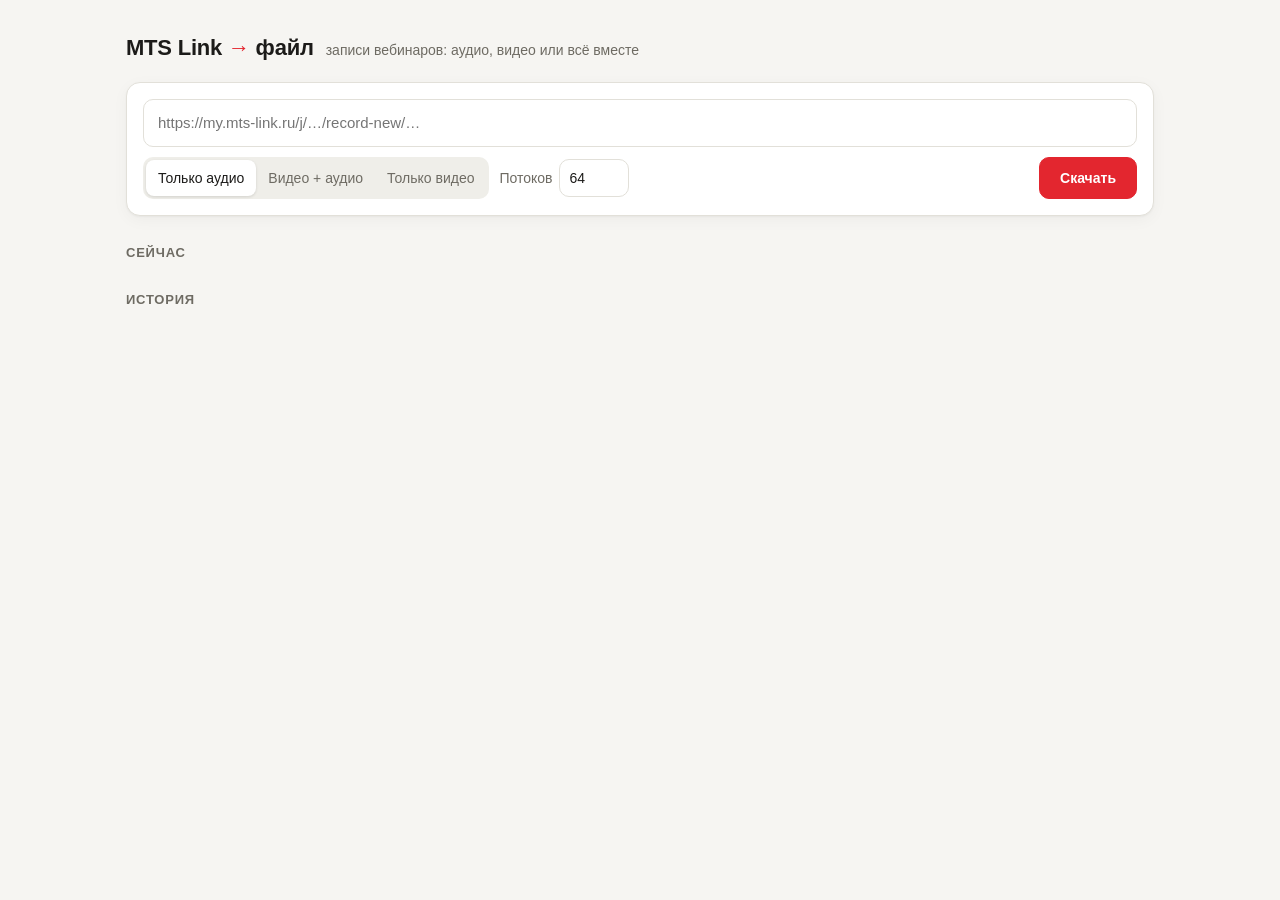
==== ui/index.html @ a1614bb6 "Канон проекта + загрузчик MTS Link - downloader/: загрузка записи MTS Link (аудио / видео+аудио / ви" ====
<!doctype html>
<html lang="ru">
<head>
<meta charset="utf-8">
<meta name="viewport" content="width=device-width, initial-scale=1">
<title>MTS Link Загрузчик</title>
<link rel="stylesheet" href="style.css">
<script type="module" src="app.js"></script>
</head>
<body>
<div class="wrap">
  <header><h1>MTS Link <b>→</b> файл</h1><span>записи вебинаров: аудио, видео или всё вместе</span></header>

  <form class="panel" id="form">
    <input type="url" id="url" placeholder="https://my.mts-link.ru/j/…/record-new/…" autocomplete="off" required>
    <div class="controls">
      <div class="seg" id="modes">
        <button type="button" data-mode="audio">Только аудио</button>
        <button type="button" data-mode="av">Видео + аудио</button>
        <button type="button" data-mode="video">Только видео</button>
      </div>
      <label class="field" id="qualityField" hidden>Качество <select id="quality"><option value="best">Лучшее</option></select></label>
      <label class="field" title="Сервер MTS Link режет ~11 КБ/с на соединение, поэтому качаем во много потоков">Потоков <input type="number" id="workers" min="1" max="256" value="64"></label>
      <div class="spacer"></div>
      <button class="primary" id="go">Скачать</button>
    </div>
    <div class="picker" id="picker" hidden></div>
    <div class="form-err" id="formErr"></div>
  </form>

  <h2>Сейчас</h2>
  <div id="active"></div>

  <h2>История</h2>
  <div id="history"></div>
</div>

<div class="player" id="player">
  <div class="player-in">
    <div class="pt" id="playerTitle"></div>
    <audio id="audio" controls preload="none"></audio>
    <button class="ghost" id="playerClose" title="Закрыть">✕</button>
  </div>
</div>
</body>
</html>
---- ui/style.css ----
:root {
  --bg: #f6f5f2; --surface: #fff; --surface-2: #efeee9; --border: #e2e0d9;
  --text: #1c1b19; --muted: #6e6b63; --faint: #a19d93;
  --accent: #e3262f; --accent-soft: #fbe3e4; --accent-text: #fff;
  --ok: #1f8a4c; --warn: #a86400; --warn-soft: #fbeed8; --err: #c0262d; --err-soft: #fbe3e4;
  --lane: #ecebe6; --track: #d8d5cc; --fill: #1c1b19;
  --shadow: 0 1px 2px rgba(0,0,0,.04), 0 4px 16px rgba(0,0,0,.04);
  --mono: ui-monospace, "SF Mono", Menlo, monospace;
}
@media (prefers-color-scheme: dark) {
  :root {
    --bg: #131312; --surface: #1c1c1a; --surface-2: #262624; --border: #30302d;
    --text: #efede8; --muted: #9c9990; --faint: #6b6861;
    --accent: #ff4b53; --accent-soft: #3a1c1e;
    --ok: #4cc47f; --warn: #e0a043; --warn-soft: #3a2c14; --err: #ff6b70; --err-soft: #3a1c1e;
    --lane: #232321; --track: #3a3a36; --fill: #efede8; --shadow: none;
  }
}
* { box-sizing: border-box; }
[hidden] { display: none !important; }
html, body { margin: 0; }
body { background: var(--bg); color: var(--text); font: 15px/1.45 -apple-system, BlinkMacSystemFont, "Segoe UI", sans-serif; -webkit-font-smoothing: antialiased; }
body.has-player { padding-bottom: 88px; }
.wrap { max-width: 1060px; margin: 0 auto; padding: 32px 16px 64px; }
.num { font-family: var(--mono); font-variant-numeric: tabular-nums; }
header { display: flex; align-items: baseline; gap: 12px; margin-bottom: 18px; flex-wrap: wrap; }
h1 { font-size: 22px; margin: 0; letter-spacing: -.01em; }
h1 b { color: var(--accent); }
header span { color: var(--muted); font-size: 14px; }
h2 { font-size: 13px; text-transform: uppercase; letter-spacing: .06em; color: var(--muted); margin: 28px 0 10px; font-weight: 600; }
.empty { color: var(--faint); padding: 18px; border: 1px dashed var(--border); border-radius: 12px; text-align: center; font-size: 14px; }
.spacer { flex: 1; }

/* форма */
.panel, .card, .hist { background: var(--surface); border: 1px solid var(--border); border-radius: 14px; box-shadow: var(--shadow); }
.panel { padding: 16px; }
input, select { font: inherit; color: var(--text); background: var(--surface); border: 1px solid var(--border); border-radius: 10px; outline: none; }
input:focus, select:focus { border-color: var(--text); }
input[type=url] { width: 100%; padding: 12px 14px; }
.controls { display: flex; gap: 10px; align-items: center; margin-top: 10px; flex-wrap: wrap; }
.seg { display: inline-flex; background: var(--surface-2); border-radius: 10px; padding: 3px; }
.seg button { border: 0; background: none; padding: 8px 12px; border-radius: 8px; color: var(--muted); font-weight: 500; }
.seg button.on { background: var(--surface); color: var(--text); box-shadow: 0 1px 3px rgba(0,0,0,.12); }
label.field { display: inline-flex; align-items: center; gap: 6px; font-size: 14px; color: var(--muted); }
label.field input { width: 70px; padding: 8px 10px; }
label.field select { padding: 8px 10px; }
button { font: inherit; font-size: 14px; border: 1px solid var(--border); background: var(--surface); color: var(--text); border-radius: 8px; padding: 6px 12px; cursor: pointer; white-space: nowrap; }
button:hover { background: var(--surface-2); }
button:disabled { opacity: .5; cursor: default; }
button.primary { background: var(--accent); border-color: var(--accent); color: var(--accent-text); padding: 10px 20px; border-radius: 10px; font-weight: 600; }
button.primary:hover:not(:disabled) { background: var(--accent); filter: brightness(.95); }
button.ghost { border-color: transparent; background: none; color: var(--muted); }
button.ghost:hover { color: var(--text); background: var(--surface-2); }
.form-err { color: var(--err); font-size: 14px; margin-top: 8px; }
.form-err:empty { display: none; }
.picker { margin-top: 14px; border-top: 1px solid var(--border); padding-top: 12px; }
.picker-head { display: flex; align-items: center; gap: 10px; font-size: 13px; color: var(--muted); margin-bottom: 6px; flex-wrap: wrap; }
.picker-head b { color: var(--text); }
.s-row { display: grid; grid-template-columns: 22px minmax(0, 1.4fr) 86px 1fr 90px 90px; gap: 10px; align-items: center; padding: 6px 4px; border-radius: 8px; font-size: 14px; cursor: pointer; }
.s-row:hover { background: var(--surface-2); }
.s-row.off { color: var(--faint); cursor: default; }
.s-row input { margin: 0; accent-color: var(--accent); }
.s-row .nm { overflow: hidden; text-overflow: ellipsis; white-space: nowrap; }
.s-row .r, .s-row .tm { text-align: right; color: var(--muted); font-size: 13px; }
.chip { font-size: 11.5px; padding: 1px 8px; border-radius: 99px; background: var(--surface-2); color: var(--muted); justify-self: start; }
.chip.screen { background: var(--accent-soft); color: var(--accent); }
.loading { color: var(--muted); font-size: 14px; padding: 6px 0; }
.loading::before, .step.now::before { content: ""; display: inline-block; width: 7px; height: 7px; border-radius: 50%; background: currentColor; animation: pulse 1.2s infinite; }
.loading::before { background: var(--accent); margin-right: 8px; }
@keyframes pulse { 50% { opacity: .25; } }

/* активная загрузка */
.card { padding: 20px; margin-bottom: 12px; }
.card-head { display: flex; gap: 12px; align-items: flex-start; }
.card-head .t { flex: 1; min-width: 0; }
.title { font-weight: 600; font-size: 17px; overflow-wrap: anywhere; }
.sub { color: var(--muted); font-size: 13px; overflow: hidden; text-overflow: ellipsis; white-space: nowrap; }
.mode { font-size: 12px; padding: 1px 8px; border-radius: 99px; background: var(--surface-2); color: var(--muted); font-weight: 500; vertical-align: 2px; margin-left: 6px; white-space: nowrap; }
.steps { display: flex; gap: 6px; margin: 16px 0 12px; flex-wrap: wrap; }
.step { font-size: 12.5px; padding: 3px 10px; border-radius: 99px; background: var(--surface-2); color: var(--faint); display: flex; align-items: center; gap: 6px; }
.step.done { color: var(--muted); }
.step.done::before { content: "✓"; }
.step.now { background: var(--accent-soft); color: var(--accent); font-weight: 600; }
.bar { height: 10px; background: var(--lane); border-radius: 99px; overflow: hidden; }
.bar > i { display: block; height: 100%; background: var(--accent); border-radius: 99px; transition: width .6s ease; }
.pct-row { display: flex; justify-content: space-between; align-items: baseline; margin-bottom: 6px; gap: 12px; }
.pct { font-size: 28px; font-weight: 600; letter-spacing: -.02em; }
.stage-label { color: var(--muted); font-size: 14px; text-align: right; }
.stats { display: grid; grid-template-columns: repeat(6, 1fr); gap: 1px; background: var(--border); border: 1px solid var(--border); border-radius: 10px; overflow: hidden; margin-top: 16px; }
.stat { background: var(--surface); padding: 10px 12px; min-width: 0; }
.stat .k { font-size: 12px; color: var(--muted); }
.stat .v { font-size: 15px; font-weight: 600; margin-top: 2px; white-space: nowrap; overflow: hidden; text-overflow: ellipsis; }
.stat .v.warn { color: var(--warn); }

/* таймлайн дорожек */
.timeline { margin-top: 18px; --nw: 150px; --pw: 48px; }
.tl-axis, .tl-row { display: grid; grid-template-columns: var(--nw) 1fr var(--pw); }
.tl-axis { font-size: 11px; color: var(--faint); margin-bottom: 4px; }
.tl-axis .ticks { position: relative; height: 14px; }
.tl-axis .ticks span { position: absolute; transform: translateX(-50%); }
.tl-axis .ticks span:first-child { transform: none; }
.tl-axis .ticks span:last-child { transform: translateX(-100%); }
.tl-row { align-items: center; height: 22px; }
.tl-name { font-size: 12.5px; color: var(--muted); white-space: nowrap; overflow: hidden; text-overflow: ellipsis; padding-right: 10px; }
.tl-pct { font-size: 11.5px; color: var(--muted); text-align: right; }
.tl-pct.full { color: var(--ok); }
.tl-lane { position: relative; height: 12px; background: var(--lane); border-radius: 3px; }
.tl-seg { position: absolute; top: 0; bottom: 0; background: var(--track); border-radius: 3px; overflow: hidden; min-width: 2px; }
.tl-seg > i { display: block; height: 100%; background: var(--fill); transition: width .6s ease; }
.tl-seg.vid { box-shadow: inset 0 0 0 2px var(--accent); }
.tl-seg.skip, .lg-skip { background: repeating-linear-gradient(135deg, var(--track) 0 3px, transparent 3px 6px); }
.tl-lanes { position: relative; }
.playhead { position: absolute; top: -4px; bottom: -4px; width: 2px; background: var(--accent); border-radius: 1px; transition: left .6s linear; pointer-events: none; }
.tl-legend { display: flex; gap: 14px; font-size: 12px; color: var(--muted); margin-top: 8px; flex-wrap: wrap; }
.tl-legend i { display: inline-block; width: 12px; height: 8px; border-radius: 2px; margin-right: 5px; vertical-align: middle; }

/* журнал */
details.log { margin-top: 14px; font-size: 13px; }
details.log summary { cursor: pointer; color: var(--muted); user-select: none; }
.log .w, .log-body .warn { color: var(--warn); }
.log .e, .log-body .error { color: var(--err); }
.log-body { margin-top: 8px; max-height: 220px; overflow: auto; background: var(--surface-2); border-radius: 8px; padding: 8px 10px; font-family: var(--mono); font-size: 12px; line-height: 1.6; }
.log-body div { white-space: pre-wrap; overflow-wrap: anywhere; }
.log-body time { color: var(--faint); margin-right: 8px; }

/* история */
.hist { overflow: hidden; }
.h-item + .h-item { border-top: 1px solid var(--border); }
.h-row { display: flex; align-items: center; gap: 12px; padding: 14px 16px; cursor: pointer; }
.h-row:hover { background: var(--surface-2); }
.dot { width: 8px; height: 8px; border-radius: 50%; flex: none; background: var(--faint); }
.dot.done { background: var(--ok); } .dot.error { background: var(--err); } .dot.cancelled, .dot.interrupted { background: var(--warn); }
.h-main { flex: 1; min-width: 0; }
.h-title { font-weight: 550; white-space: nowrap; overflow: hidden; text-overflow: ellipsis; }
.h-meta { font-size: 13px; color: var(--muted); display: flex; gap: 4px 14px; flex-wrap: wrap; margin-top: 1px; }
.bad { color: var(--err); }
.h-actions { display: flex; gap: 6px; flex: none; flex-wrap: wrap; justify-content: flex-end; }
.h-detail { padding: 0 16px 16px 36px; }
.h-detail .err { color: var(--err); font-size: 13px; font-family: var(--mono); white-space: pre-wrap; background: var(--err-soft); padding: 8px 10px; border-radius: 8px; margin-bottom: 10px; }
.files { margin: 0 0 8px; padding: 0; list-style: none; font-size: 13px; }
.files li { display: flex; gap: 10px; align-items: baseline; padding: 3px 0; }
.files .p, .kv { font-family: var(--mono); font-size: 12px; color: var(--muted); overflow-wrap: anywhere; }
.files .p { flex: 1; }
.files a { color: var(--text); }
.badge { font-size: 12px; padding: 1px 8px; border-radius: 99px; vertical-align: 1px; }
.badge.error { background: var(--err-soft); color: var(--err); }
.badge.cancelled, .badge.interrupted { background: var(--warn-soft); color: var(--warn); }

/* плеер */
.player { position: fixed; left: 0; right: 0; bottom: 0; background: var(--surface); border-top: 1px solid var(--border); padding: 12px 16px; display: none; }
.player.on { display: block; }
.player-in { max-width: 1060px; margin: 0 auto; display: flex; align-items: center; gap: 14px; }
.player .pt { font-weight: 600; font-size: 14px; max-width: 30%; white-space: nowrap; overflow: hidden; text-overflow: ellipsis; }
.player audio { flex: 1; min-width: 0; height: 40px; }

@media (max-width: 760px) {
  .stats { grid-template-columns: repeat(2, 1fr); }
  .timeline { --nw: 90px; --pw: 40px; }
  .h-row { flex-wrap: wrap; }
  .h-actions { width: 100%; padding-left: 20px; justify-content: flex-start; }
  .h-detail { padding-left: 16px; }
  .s-row { grid-template-columns: 22px 1fr 80px; }
  .s-row .hide-sm, .controls .spacer, .player .pt { display: none; }
  .controls button.primary { width: 100%; }
}
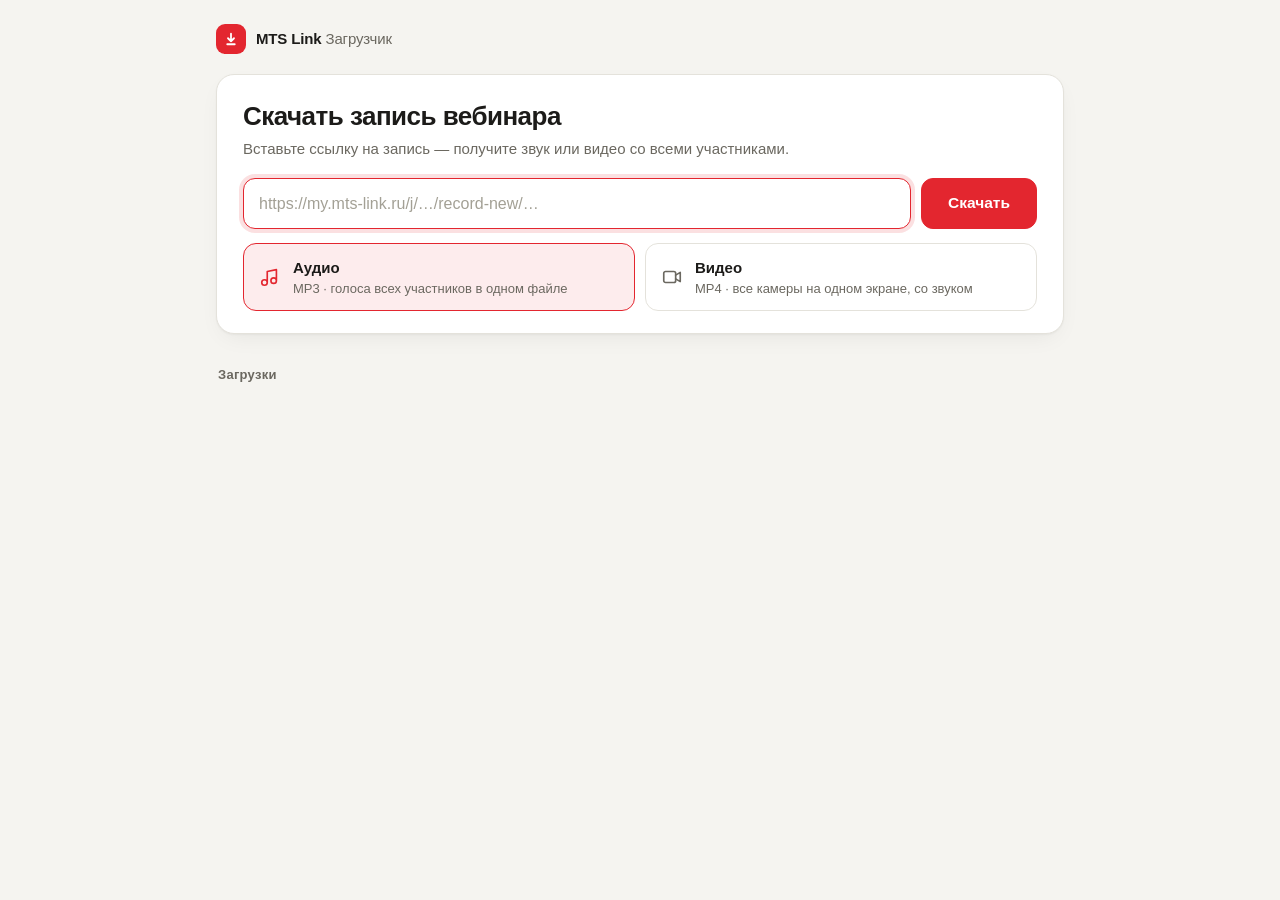
==== commit 9a184c8a: "Dashboard: simple product flow, extras under More The form is a link, Audio or Video, and Download; " ====
--- a/ui/index.html
+++ b/ui/index.html
@@ -4,42 +4,62 @@
 <meta charset="utf-8">
 <meta name="viewport" content="width=device-width, initial-scale=1">
 <title>MTS Link Загрузчик</title>
+<link rel="icon" href="favicon.svg" type="image/svg+xml">
 <link rel="stylesheet" href="style.css">
+<link rel="stylesheet" href="board.css">
 <script type="module" src="app.js"></script>
 </head>
 <body>
 <div class="wrap">
-  <header><h1>MTS Link <b>→</b> файл</h1><span>записи вебинаров: аудио, видео или всё вместе</span></header>
+  <header class="top">
+    <span class="logo"><svg viewBox="0 0 24 24"><path d="M12 5v10m-4-4 4 4 4-4M7 19h10"/></svg></span>
+    <span class="brand">MTS Link <b>Загрузчик</b></span>
+  </header>
 
-  <form class="panel" id="form">
-    <input type="url" id="url" placeholder="https://my.mts-link.ru/j/…/record-new/…" autocomplete="off" required>
-    <div class="controls">
-      <div class="seg" id="modes">
-        <button type="button" data-mode="audio">Только аудио</button>
-        <button type="button" data-mode="av">Видео + аудио</button>
-        <button type="button" data-mode="video">Только видео</button>
-      </div>
-      <label class="field" id="qualityField" hidden>Качество <select id="quality"><option value="best">Лучшее</option></select></label>
-      <label class="field" title="Сервер MTS Link режет ~11 КБ/с на соединение, поэтому качаем во много потоков">Потоков <input type="number" id="workers" min="1" max="256" value="64"></label>
-      <div class="spacer"></div>
+  <form class="panel hero" id="form" novalidate>
+    <h1>Скачать запись вебинара</h1>
+    <p class="lead">Вставьте ссылку на запись — получите звук или видео со всеми участниками.</p>
+    <div class="url-row">
+      <input type="url" id="url" placeholder="https://my.mts-link.ru/j/…/record-new/…" autocomplete="off" spellcheck="false" autofocus>
       <button class="primary" id="go">Скачать</button>
     </div>
-    <div class="picker" id="picker" hidden></div>
-    <div class="form-err" id="formErr"></div>
+    <div class="preview" id="preview" hidden></div>
+    <div class="modes" id="modes" role="radiogroup" aria-label="Что скачать">
+      <button type="button" role="radio" data-mode="audio">
+        <svg viewBox="0 0 24 24"><path d="M9 18V6l10-2v12M9 18a3 3 0 1 1-6 0 3 3 0 0 1 6 0Zm10-2a3 3 0 1 1-6 0 3 3 0 0 1 6 0Z"/></svg>
+        <span><b>Аудио</b><small>MP3 · голоса всех участников в одном файле</small></span>
+      </button>
+      <button type="button" role="radio" data-mode="av">
+        <svg viewBox="0 0 24 24"><rect x="3" y="6" width="13" height="12" rx="2"/><path d="m16 10 5-3v10l-5-3"/></svg>
+        <span><b>Видео</b><small>MP4 · все камеры на одном экране, со звуком</small></span>
+      </button>
+    </div>
+    <div class="form-err" id="formErr" role="alert"></div>
   </form>
 
-  <h2>Сейчас</h2>
-  <div id="active"></div>
+  <section id="activeSec" hidden>
+    <h2>Сейчас</h2>
+    <div id="active"></div>
+  </section>
 
-  <h2>История</h2>
-  <div id="history"></div>
+  <section>
+    <h2>Загрузки</h2>
+    <div id="history"></div>
+  </section>
 </div>
 
 <div class="player" id="player">
   <div class="player-in">
     <div class="pt" id="playerTitle"></div>
     <audio id="audio" controls preload="none"></audio>
-    <button class="ghost" id="playerClose" title="Закрыть">✕</button>
+    <button class="ghost icon" id="playerClose" title="Закрыть">✕</button>
+  </div>
+</div>
+
+<div class="viewer" id="viewer" hidden>
+  <div class="viewer-in">
+    <div class="viewer-head"><span id="viewerTitle"></span><button class="ghost icon" id="viewerClose" title="Закрыть (Esc)">✕</button></div>
+    <video id="video" controls playsinline preload="metadata"></video>
   </div>
 </div>
 </body>
--- a/ui/style.css
+++ b/ui/style.css
@@ -1,19 +1,20 @@
 :root {
-  --bg: #f6f5f2; --surface: #fff; --surface-2: #efeee9; --border: #e2e0d9;
-  --text: #1c1b19; --muted: #6e6b63; --faint: #a19d93;
-  --accent: #e3262f; --accent-soft: #fbe3e4; --accent-text: #fff;
-  --ok: #1f8a4c; --warn: #a86400; --warn-soft: #fbeed8; --err: #c0262d; --err-soft: #fbe3e4;
-  --lane: #ecebe6; --track: #d8d5cc; --fill: #1c1b19;
-  --shadow: 0 1px 2px rgba(0,0,0,.04), 0 4px 16px rgba(0,0,0,.04);
+  --bg: #f5f4f0; --surface: #fff; --surface-2: #f0efea; --border: #e4e2db; --border-2: #d3d0c7;
+  --text: #1c1b19; --muted: #6b6860; --faint: #a3a095;
+  --accent: #e3262f; --accent-2: #c81e27; --accent-soft: #fdeced; --accent-text: #fff;
+  --ok: #1f8a4c; --ok-soft: #e3f3e9; --warn: #a86400; --warn-soft: #fbeed8; --err: #c0262d; --err-soft: #fdeced;
+  --lane: #eeede8; --track: #d9d6cd; --fill: #1c1b19;
+  --shadow: 0 1px 2px rgba(20,18,10,.04), 0 8px 24px -8px rgba(20,18,10,.08);
+  --ring: 0 0 0 4px rgba(227,38,47,.14);
   --mono: ui-monospace, "SF Mono", Menlo, monospace;
 }
 @media (prefers-color-scheme: dark) {
   :root {
-    --bg: #131312; --surface: #1c1c1a; --surface-2: #262624; --border: #30302d;
-    --text: #efede8; --muted: #9c9990; --faint: #6b6861;
-    --accent: #ff4b53; --accent-soft: #3a1c1e;
-    --ok: #4cc47f; --warn: #e0a043; --warn-soft: #3a2c14; --err: #ff6b70; --err-soft: #3a1c1e;
-    --lane: #232321; --track: #3a3a36; --fill: #efede8; --shadow: none;
+    --bg: #121211; --surface: #1b1b19; --surface-2: #242422; --border: #2d2d2a; --border-2: #3b3b37;
+    --text: #efede8; --muted: #a09d94; --faint: #6b6861;
+    --accent: #ff4b53; --accent-2: #ff6168; --accent-soft: #3a1a1c; --accent-text: #fff;
+    --ok: #4cc47f; --ok-soft: #173424; --warn: #e0a043; --warn-soft: #3a2c14; --err: #ff6b70; --err-soft: #3a1a1c;
+    --lane: #232321; --track: #3a3a36; --fill: #efede8; --shadow: none; --ring: 0 0 0 4px rgba(255,75,83,.2);
   }
 }
 * { box-sizing: border-box; }
@@ -21,145 +22,120 @@
 html, body { margin: 0; }
 body { background: var(--bg); color: var(--text); font: 15px/1.45 -apple-system, BlinkMacSystemFont, "Segoe UI", sans-serif; -webkit-font-smoothing: antialiased; }
 body.has-player { padding-bottom: 88px; }
-.wrap { max-width: 1060px; margin: 0 auto; padding: 32px 16px 64px; }
-.num { font-family: var(--mono); font-variant-numeric: tabular-nums; }
-header { display: flex; align-items: baseline; gap: 12px; margin-bottom: 18px; flex-wrap: wrap; }
-h1 { font-size: 22px; margin: 0; letter-spacing: -.01em; }
-h1 b { color: var(--accent); }
-header span { color: var(--muted); font-size: 14px; }
-h2 { font-size: 13px; text-transform: uppercase; letter-spacing: .06em; color: var(--muted); margin: 28px 0 10px; font-weight: 600; }
-.empty { color: var(--faint); padding: 18px; border: 1px dashed var(--border); border-radius: 12px; text-align: center; font-size: 14px; }
-.spacer { flex: 1; }
+.wrap { max-width: 880px; margin: 0 auto; padding: 24px 16px 72px; }
+.num { font-variant-numeric: tabular-nums; }
+svg { width: 20px; height: 20px; fill: none; stroke: currentColor; stroke-width: 1.8; stroke-linecap: round; stroke-linejoin: round; flex: none; }
+.bad { color: var(--err); }
+
+/* шапка */
+.top { display: flex; align-items: center; gap: 10px; margin-bottom: 20px; }
+.logo { display: grid; place-items: center; width: 30px; height: 30px; border-radius: 9px; background: var(--accent); color: #fff; }
+.logo svg { width: 18px; height: 18px; stroke-width: 2.4; }
+.brand { font-weight: 600; font-size: 15px; letter-spacing: -.01em; }
+.brand b { color: var(--muted); font-weight: 500; }
+h2 { font-size: 13px; letter-spacing: .02em; color: var(--muted); margin: 32px 2px 10px; font-weight: 600; }
+
+/* кнопки и поля */
+button { font: inherit; font-size: 14px; border: 1px solid var(--border); background: var(--surface); color: var(--text); border-radius: 9px; padding: 7px 13px; cursor: pointer; white-space: nowrap; transition: background .15s, border-color .15s, color .15s; }
+button:hover { background: var(--surface-2); }
+button:disabled { opacity: .5; cursor: default; }
+button:focus-visible, a:focus-visible, summary:focus-visible { outline: none; box-shadow: var(--ring); }
+button.primary { background: var(--accent); border-color: var(--accent); color: var(--accent-text); font-weight: 600; }
+button.primary:hover:not(:disabled) { background: var(--accent-2); border-color: var(--accent-2); }
+button.ghost { border-color: transparent; background: none; color: var(--muted); }
+button.ghost:hover { color: var(--text); background: var(--surface-2); }
+button.sm { padding: 5px 11px; font-size: 13.5px; }
+button.icon { width: 34px; height: 34px; padding: 0; }
 
 /* форма */
-.panel, .card, .hist { background: var(--surface); border: 1px solid var(--border); border-radius: 14px; box-shadow: var(--shadow); }
-.panel { padding: 16px; }
-input, select { font: inherit; color: var(--text); background: var(--surface); border: 1px solid var(--border); border-radius: 10px; outline: none; }
-input:focus, select:focus { border-color: var(--text); }
-input[type=url] { width: 100%; padding: 12px 14px; }
-.controls { display: flex; gap: 10px; align-items: center; margin-top: 10px; flex-wrap: wrap; }
-.seg { display: inline-flex; background: var(--surface-2); border-radius: 10px; padding: 3px; }
-.seg button { border: 0; background: none; padding: 8px 12px; border-radius: 8px; color: var(--muted); font-weight: 500; }
-.seg button.on { background: var(--surface); color: var(--text); box-shadow: 0 1px 3px rgba(0,0,0,.12); }
-label.field { display: inline-flex; align-items: center; gap: 6px; font-size: 14px; color: var(--muted); }
-label.field input { width: 70px; padding: 8px 10px; }
-label.field select { padding: 8px 10px; }
-button { font: inherit; font-size: 14px; border: 1px solid var(--border); background: var(--surface); color: var(--text); border-radius: 8px; padding: 6px 12px; cursor: pointer; white-space: nowrap; }
-button:hover { background: var(--surface-2); }
-button:disabled { opacity: .5; cursor: default; }
-button.primary { background: var(--accent); border-color: var(--accent); color: var(--accent-text); padding: 10px 20px; border-radius: 10px; font-weight: 600; }
-button.primary:hover:not(:disabled) { background: var(--accent); filter: brightness(.95); }
-button.ghost { border-color: transparent; background: none; color: var(--muted); }
-button.ghost:hover { color: var(--text); background: var(--surface-2); }
-.form-err { color: var(--err); font-size: 14px; margin-top: 8px; }
+.panel, .card, .hist { background: var(--surface); border: 1px solid var(--border); border-radius: 18px; box-shadow: var(--shadow); }
+.hero { padding: 26px 26px 22px; }
+h1 { font-size: 26px; line-height: 1.2; margin: 0; letter-spacing: -.02em; }
+.lead { color: var(--muted); margin: 6px 0 18px; }
+.url-row { display: flex; gap: 10px; }
+input[type=url] { flex: 1; min-width: 0; font: inherit; font-size: 16px; color: var(--text); background: var(--surface); border: 1.5px solid var(--border-2); border-radius: 12px; padding: 13px 15px; outline: none; transition: border-color .15s, box-shadow .15s; }
+input[type=url]::placeholder { color: var(--faint); }
+input[type=url]:focus { border-color: var(--accent); box-shadow: var(--ring); }
+#go { padding: 0 26px; font-size: 15.5px; border-radius: 12px; }
+.preview { display: flex; align-items: center; gap: 10px; margin-top: 10px; padding: 10px 13px; border-radius: 11px; background: var(--ok-soft); font-size: 14px; }
+.preview > svg { color: var(--ok); }
+.preview div { min-width: 0; display: flex; flex-wrap: wrap; gap: 2px 10px; align-items: baseline; }
+.preview b { font-weight: 600; overflow: hidden; text-overflow: ellipsis; white-space: nowrap; max-width: 100%; }
+.preview span { color: var(--muted); }
+.preview.busy { background: var(--surface-2); color: var(--muted); }
+.preview.err { background: var(--err-soft); color: var(--err); }
+.preview.err > svg { color: var(--err); }
+.spin { width: 16px; height: 16px; margin: 2px; border-radius: 50%; border: 2px solid var(--border-2); border-top-color: var(--accent); animation: spin .8s linear infinite; flex: none; }
+@keyframes spin { to { transform: rotate(1turn); } }
+.modes { display: grid; grid-template-columns: 1fr 1fr; gap: 10px; margin-top: 14px; }
+.modes button { display: flex; gap: 12px; align-items: center; text-align: left; padding: 13px 15px; border-radius: 13px; border: 1.5px solid var(--border); white-space: normal; }
+.modes button svg { width: 22px; height: 22px; color: var(--muted); }
+.modes b { display: block; font-size: 15px; }
+.modes small { display: block; color: var(--muted); font-size: 13px; line-height: 1.35; margin-top: 1px; }
+.modes button.on { border-color: var(--accent); background: var(--accent-soft); }
+.modes button.on svg { color: var(--accent); }
+.form-err { color: var(--err); font-size: 14px; margin-top: 10px; }
 .form-err:empty { display: none; }
-.picker { margin-top: 14px; border-top: 1px solid var(--border); padding-top: 12px; }
-.picker-head { display: flex; align-items: center; gap: 10px; font-size: 13px; color: var(--muted); margin-bottom: 6px; flex-wrap: wrap; }
-.picker-head b { color: var(--text); }
-.s-row { display: grid; grid-template-columns: 22px minmax(0, 1.4fr) 86px 1fr 90px 90px; gap: 10px; align-items: center; padding: 6px 4px; border-radius: 8px; font-size: 14px; cursor: pointer; }
-.s-row:hover { background: var(--surface-2); }
-.s-row.off { color: var(--faint); cursor: default; }
-.s-row input { margin: 0; accent-color: var(--accent); }
-.s-row .nm { overflow: hidden; text-overflow: ellipsis; white-space: nowrap; }
-.s-row .r, .s-row .tm { text-align: right; color: var(--muted); font-size: 13px; }
-.chip { font-size: 11.5px; padding: 1px 8px; border-radius: 99px; background: var(--surface-2); color: var(--muted); justify-self: start; }
-.chip.screen { background: var(--accent-soft); color: var(--accent); }
-.loading { color: var(--muted); font-size: 14px; padding: 6px 0; }
-.loading::before, .step.now::before { content: ""; display: inline-block; width: 7px; height: 7px; border-radius: 50%; background: currentColor; animation: pulse 1.2s infinite; }
-.loading::before { background: var(--accent); margin-right: 8px; }
-@keyframes pulse { 50% { opacity: .25; } }
-
-/* активная загрузка */
-.card { padding: 20px; margin-bottom: 12px; }
-.card-head { display: flex; gap: 12px; align-items: flex-start; }
-.card-head .t { flex: 1; min-width: 0; }
-.title { font-weight: 600; font-size: 17px; overflow-wrap: anywhere; }
-.sub { color: var(--muted); font-size: 13px; overflow: hidden; text-overflow: ellipsis; white-space: nowrap; }
-.mode { font-size: 12px; padding: 1px 8px; border-radius: 99px; background: var(--surface-2); color: var(--muted); font-weight: 500; vertical-align: 2px; margin-left: 6px; white-space: nowrap; }
-.steps { display: flex; gap: 6px; margin: 16px 0 12px; flex-wrap: wrap; }
-.step { font-size: 12.5px; padding: 3px 10px; border-radius: 99px; background: var(--surface-2); color: var(--faint); display: flex; align-items: center; gap: 6px; }
-.step.done { color: var(--muted); }
-.step.done::before { content: "✓"; }
-.step.now { background: var(--accent-soft); color: var(--accent); font-weight: 600; }
-.bar { height: 10px; background: var(--lane); border-radius: 99px; overflow: hidden; }
-.bar > i { display: block; height: 100%; background: var(--accent); border-radius: 99px; transition: width .6s ease; }
-.pct-row { display: flex; justify-content: space-between; align-items: baseline; margin-bottom: 6px; gap: 12px; }
-.pct { font-size: 28px; font-weight: 600; letter-spacing: -.02em; }
-.stage-label { color: var(--muted); font-size: 14px; text-align: right; }
-.stats { display: grid; grid-template-columns: repeat(6, 1fr); gap: 1px; background: var(--border); border: 1px solid var(--border); border-radius: 10px; overflow: hidden; margin-top: 16px; }
-.stat { background: var(--surface); padding: 10px 12px; min-width: 0; }
-.stat .k { font-size: 12px; color: var(--muted); }
-.stat .v { font-size: 15px; font-weight: 600; margin-top: 2px; white-space: nowrap; overflow: hidden; text-overflow: ellipsis; }
-.stat .v.warn { color: var(--warn); }
-
-/* таймлайн дорожек */
-.timeline { margin-top: 18px; --nw: 150px; --pw: 48px; }
-.tl-axis, .tl-row { display: grid; grid-template-columns: var(--nw) 1fr var(--pw); }
-.tl-axis { font-size: 11px; color: var(--faint); margin-bottom: 4px; }
-.tl-axis .ticks { position: relative; height: 14px; }
-.tl-axis .ticks span { position: absolute; transform: translateX(-50%); }
-.tl-axis .ticks span:first-child { transform: none; }
-.tl-axis .ticks span:last-child { transform: translateX(-100%); }
-.tl-row { align-items: center; height: 22px; }
-.tl-name { font-size: 12.5px; color: var(--muted); white-space: nowrap; overflow: hidden; text-overflow: ellipsis; padding-right: 10px; }
-.tl-pct { font-size: 11.5px; color: var(--muted); text-align: right; }
-.tl-pct.full { color: var(--ok); }
-.tl-lane { position: relative; height: 12px; background: var(--lane); border-radius: 3px; }
-.tl-seg { position: absolute; top: 0; bottom: 0; background: var(--track); border-radius: 3px; overflow: hidden; min-width: 2px; }
-.tl-seg > i { display: block; height: 100%; background: var(--fill); transition: width .6s ease; }
-.tl-seg.vid { box-shadow: inset 0 0 0 2px var(--accent); }
-.tl-seg.skip, .lg-skip { background: repeating-linear-gradient(135deg, var(--track) 0 3px, transparent 3px 6px); }
-.tl-lanes { position: relative; }
-.playhead { position: absolute; top: -4px; bottom: -4px; width: 2px; background: var(--accent); border-radius: 1px; transition: left .6s linear; pointer-events: none; }
-.tl-legend { display: flex; gap: 14px; font-size: 12px; color: var(--muted); margin-top: 8px; flex-wrap: wrap; }
-.tl-legend i { display: inline-block; width: 12px; height: 8px; border-radius: 2px; margin-right: 5px; vertical-align: middle; }
-
-/* журнал */
-details.log { margin-top: 14px; font-size: 13px; }
-details.log summary { cursor: pointer; color: var(--muted); user-select: none; }
-.log .w, .log-body .warn { color: var(--warn); }
-.log .e, .log-body .error { color: var(--err); }
-.log-body { margin-top: 8px; max-height: 220px; overflow: auto; background: var(--surface-2); border-radius: 8px; padding: 8px 10px; font-family: var(--mono); font-size: 12px; line-height: 1.6; }
-.log-body div { white-space: pre-wrap; overflow-wrap: anywhere; }
-.log-body time { color: var(--faint); margin-right: 8px; }
 
 /* история */
+.empty { color: var(--muted); padding: 30px 20px; border: 1.5px dashed var(--border-2); border-radius: 18px; text-align: center; font-size: 14px; }
+.empty b { display: block; color: var(--text); font-size: 15px; margin-bottom: 2px; }
 .hist { overflow: hidden; }
 .h-item + .h-item { border-top: 1px solid var(--border); }
-.h-row { display: flex; align-items: center; gap: 12px; padding: 14px 16px; cursor: pointer; }
+.h-item.open { background: color-mix(in srgb, var(--surface-2) 45%, var(--surface)); }
+.h-row { display: flex; align-items: center; gap: 14px; padding: 13px 14px 13px 16px; cursor: pointer; }
 .h-row:hover { background: var(--surface-2); }
-.dot { width: 8px; height: 8px; border-radius: 50%; flex: none; background: var(--faint); }
-.dot.done { background: var(--ok); } .dot.error { background: var(--err); } .dot.cancelled, .dot.interrupted { background: var(--warn); }
+.kind { display: grid; place-items: center; width: 38px; height: 38px; border-radius: 11px; flex: none; background: var(--surface-2); color: var(--muted); }
+.kind.v { background: var(--accent-soft); color: var(--accent); }
 .h-main { flex: 1; min-width: 0; }
-.h-title { font-weight: 550; white-space: nowrap; overflow: hidden; text-overflow: ellipsis; }
-.h-meta { font-size: 13px; color: var(--muted); display: flex; gap: 4px 14px; flex-wrap: wrap; margin-top: 1px; }
-.bad { color: var(--err); }
-.h-actions { display: flex; gap: 6px; flex: none; flex-wrap: wrap; justify-content: flex-end; }
-.h-detail { padding: 0 16px 16px 36px; }
-.h-detail .err { color: var(--err); font-size: 13px; font-family: var(--mono); white-space: pre-wrap; background: var(--err-soft); padding: 8px 10px; border-radius: 8px; margin-bottom: 10px; }
-.files { margin: 0 0 8px; padding: 0; list-style: none; font-size: 13px; }
-.files li { display: flex; gap: 10px; align-items: baseline; padding: 3px 0; }
-.files .p, .kv { font-family: var(--mono); font-size: 12px; color: var(--muted); overflow-wrap: anywhere; }
-.files .p { flex: 1; }
-.files a { color: var(--text); }
-.badge { font-size: 12px; padding: 1px 8px; border-radius: 99px; vertical-align: 1px; }
+.h-title { font-weight: 600; white-space: nowrap; overflow: hidden; text-overflow: ellipsis; }
+.h-meta { font-size: 13px; color: var(--muted); display: flex; gap: 2px 12px; flex-wrap: wrap; margin-top: 1px; }
+.h-actions { display: flex; gap: 6px; flex: none; }
+.h-actions button.primary { background: var(--accent-soft); border-color: transparent; color: var(--accent); }
+.h-actions button.primary:hover { background: var(--accent); border-color: var(--accent); color: var(--accent-text); }
+.more-btn { display: inline-flex; align-items: center; gap: 7px; color: var(--muted); flex: none; }
+.chev { width: 6px; height: 6px; border-right: 1.6px solid currentColor; border-bottom: 1.6px solid currentColor; transform: rotate(45deg) translateY(-2px); transition: transform .15s; }
+.open .chev { transform: rotate(-135deg) translate(-2px, 0); }
+.badge { font-size: 12px; font-weight: 500; padding: 0 8px; border-radius: 99px; }
 .badge.error { background: var(--err-soft); color: var(--err); }
 .badge.cancelled, .badge.interrupted { background: var(--warn-soft); color: var(--warn); }
+.h-detail { padding: 0 16px 16px 68px; }
+.h-detail .err { color: var(--err); font-size: 13px; background: var(--err-soft); padding: 9px 12px; border-radius: 10px; margin-bottom: 10px; overflow-wrap: anywhere; }
+.files { margin: 0 0 12px; padding: 0; list-style: none; border: 1px solid var(--border); border-radius: 12px; background: var(--surface); overflow: hidden; }
+.files li { display: flex; gap: 10px; align-items: center; padding: 7px 8px 7px 13px; font-size: 14px; }
+.files li + li { border-top: 1px solid var(--border); }
+.files .fn { flex: 1; min-width: 0; overflow: hidden; text-overflow: ellipsis; white-space: nowrap; }
+.files .sz { color: var(--muted); font-size: 13px; }
+.files a { display: grid; place-items: center; width: 30px; height: 30px; border-radius: 8px; color: var(--muted); text-decoration: none; font-size: 16px; }
+.files a:hover { background: var(--surface-2); color: var(--text); }
+.files button.sm { width: 30px; height: 30px; padding: 0; }
+.tools { display: flex; gap: 6px; flex-wrap: wrap; }
 
-/* плеер */
-.player { position: fixed; left: 0; right: 0; bottom: 0; background: var(--surface); border-top: 1px solid var(--border); padding: 12px 16px; display: none; }
+/* плеер и просмотр */
+.player { position: fixed; left: 0; right: 0; bottom: 0; background: var(--surface); border-top: 1px solid var(--border); padding: 12px 16px; display: none; z-index: 5; }
 .player.on { display: block; }
-.player-in { max-width: 1060px; margin: 0 auto; display: flex; align-items: center; gap: 14px; }
+.player-in { max-width: 880px; margin: 0 auto; display: flex; align-items: center; gap: 14px; }
 .player .pt { font-weight: 600; font-size: 14px; max-width: 30%; white-space: nowrap; overflow: hidden; text-overflow: ellipsis; }
 .player audio { flex: 1; min-width: 0; height: 40px; }
+.viewer { position: fixed; inset: 0; background: rgba(10,10,9,.86); backdrop-filter: blur(8px); -webkit-backdrop-filter: blur(8px); display: grid; place-items: center; padding: 24px; z-index: 10; }
+.viewer-in { width: min(1100px, 100%); }
+.viewer-head { display: flex; align-items: center; gap: 10px; color: #fff; font-weight: 600; margin-bottom: 8px; }
+.viewer-head span { flex: 1; min-width: 0; overflow: hidden; text-overflow: ellipsis; white-space: nowrap; }
+.viewer-head button { color: #fff; }
+.viewer-head button:hover { background: rgba(255,255,255,.12); color: #fff; }
+.viewer video { width: 100%; max-height: calc(100vh - 110px); border-radius: 12px; background: #000; display: block; }
 
-@media (max-width: 760px) {
-  .stats { grid-template-columns: repeat(2, 1fr); }
-  .timeline { --nw: 90px; --pw: 40px; }
-  .h-row { flex-wrap: wrap; }
-  .h-actions { width: 100%; padding-left: 20px; justify-content: flex-start; }
-  .h-detail { padding-left: 16px; }
-  .s-row { grid-template-columns: 22px 1fr 80px; }
-  .s-row .hide-sm, .controls .spacer, .player .pt { display: none; }
-  .controls button.primary { width: 100%; }
+@media (max-width: 640px) {
+  .hero { padding: 20px 16px 16px; }
+  h1 { font-size: 22px; }
+  .url-row { flex-direction: column; }
+  #go { padding: 12px; }
+  .modes { grid-template-columns: 1fr; }
+  .h-row { flex-wrap: wrap; padding-right: 12px; }
+  .h-main { flex-basis: calc(100% - 80px); }
+  .h-actions { width: 100%; padding-left: 52px; }
+  .h-actions:empty { display: none; }
+  .h-actions { width: auto; flex: 1; }
+  .h-detail { padding: 0 12px 14px; }
+  .player .pt { display: none; }
 }
--- a/ui/board.css
+++ b/ui/board.css
@@ -0,0 +1,85 @@
+/* активная загрузка */
+.card { padding: 20px 22px 16px; margin-bottom: 12px; }
+.card-head { display: flex; gap: 12px; align-items: flex-start; }
+.card-head .t { flex: 1; min-width: 0; }
+.title { font-weight: 600; font-size: 17px; overflow-wrap: anywhere; }
+.sub { color: var(--muted); font-size: 13.5px; margin-top: 1px; overflow: hidden; text-overflow: ellipsis; white-space: nowrap; }
+.sub.url { white-space: nowrap; }  /* ссылку не переносим и на телефоне — только многоточие */
+.mode { font-size: 12px; padding: 1px 8px; border-radius: 99px; background: var(--surface-2); color: var(--muted); font-weight: 500; vertical-align: 2px; margin-left: 8px; white-space: nowrap; }
+.pct-row { display: flex; justify-content: space-between; align-items: baseline; gap: 12px; margin: 16px 0 8px; }
+.pct { font-size: 40px; line-height: 1; font-weight: 650; letter-spacing: -.03em; }
+.pct small { font-size: 20px; color: var(--muted); font-weight: 500; margin-left: 1px; }
+.stage-label { color: var(--muted); font-size: 14px; text-align: right; }
+.bar { height: 8px; background: var(--lane); border-radius: 99px; overflow: hidden; }
+.bar > i { display: block; height: 100%; background: var(--accent); border-radius: 99px; transition: width .6s ease; }
+.bar.wait > i { width: 30% !important; animation: slide 1.4s ease-in-out infinite; }
+@keyframes slide { from { transform: translateX(-100%); } to { transform: translateX(340%); } }
+.card-foot { display: flex; align-items: center; gap: 12px 20px; margin-top: 14px; flex-wrap: wrap; }
+.steps { display: flex; gap: 4px; margin: 0; padding: 0; list-style: none; flex: 1; flex-wrap: wrap; }
+.steps li { font-size: 12.5px; color: var(--faint); display: flex; align-items: center; gap: 6px; padding-right: 8px; }
+.steps li::before { content: ""; width: 7px; height: 7px; border-radius: 50%; background: var(--track); }
+.steps li.done { color: var(--muted); }
+.steps li.done::before { background: var(--ok); }
+.steps li.now { color: var(--text); font-weight: 600; }
+.steps li.now::before { background: var(--accent); box-shadow: 0 0 0 3px var(--accent-soft); animation: pulse 1.2s infinite; }
+@keyframes pulse { 50% { opacity: .35; } }
+.numbers { display: flex; gap: 18px; }
+.numbers div { display: flex; flex-direction: column; align-items: flex-end; }
+.numbers span { font-size: 11.5px; color: var(--faint); }
+.numbers b { font-size: 14px; font-weight: 600; white-space: nowrap; }
+
+/* подробности */
+details.more { margin-top: 12px; border-top: 1px solid var(--border); padding-top: 10px; }
+details summary { cursor: pointer; color: var(--muted); font-size: 13px; user-select: none; list-style: none; display: inline-flex; align-items: center; gap: 6px; border-radius: 6px; }
+details summary::-webkit-details-marker { display: none; }
+details summary::before { content: ""; width: 5px; height: 5px; border-right: 1.6px solid currentColor; border-bottom: 1.6px solid currentColor; transform: rotate(-45deg); transition: transform .15s; }
+details[open] > summary::before { transform: rotate(45deg); }
+details summary:hover { color: var(--text); }
+.h-detail details.more { margin-top: 14px; }
+.facts { display: grid; grid-template-columns: repeat(auto-fill, minmax(150px, 1fr)); gap: 8px 16px; margin: 12px 0 0; }
+.facts div { min-width: 0; }
+.facts dt { font-size: 11.5px; color: var(--faint); }
+.facts dd { margin: 0; font-size: 13px; }
+.facts div:has(.path) { grid-column: 1 / -1; }
+.facts .path { font-family: var(--mono); font-size: 12px; color: var(--muted); overflow-wrap: anywhere; }
+
+/* шкала записи: участники и их отрезки */
+.timeline { margin-top: 16px; --nw: 140px; }
+.tl-axis, .tl-row { display: grid; grid-template-columns: var(--nw) 1fr; }
+.tl-axis { font-size: 11px; color: var(--faint); margin-bottom: 4px; }
+.tl-axis .ticks { position: relative; height: 14px; }
+.tl-axis .ticks span { position: absolute; transform: translateX(-50%); }
+.tl-axis .ticks span:first-child { transform: none; }
+.tl-axis .ticks span:last-child { transform: translateX(-100%); }
+.tl-lanes { position: relative; }
+.tl-row { align-items: center; height: 20px; }
+.tl-name { font-size: 12.5px; color: var(--muted); white-space: nowrap; overflow: hidden; text-overflow: ellipsis; padding-right: 10px; }
+.tl-lane { position: relative; height: 10px; background: var(--lane); border-radius: 3px; }
+.tl-seg { position: absolute; top: 0; bottom: 0; background: var(--track); border-radius: 3px; overflow: hidden; min-width: 2px; }
+.tl-seg > i { display: block; height: 100%; background: var(--fill); transition: width .6s ease; }
+.tl-seg.vid { box-shadow: inset 0 0 0 1.5px var(--accent); }
+.tl-seg.skip { background: repeating-linear-gradient(135deg, var(--track) 0 3px, transparent 3px 6px); }
+.playhead { position: absolute; top: -4px; bottom: -4px; width: 2px; background: var(--accent); border-radius: 1px; transition: left .6s linear; pointer-events: none; }
+.tl-legend { display: flex; gap: 14px; font-size: 12px; color: var(--muted); margin-top: 8px; flex-wrap: wrap; }
+.tl-legend i { display: inline-block; width: 12px; height: 8px; border-radius: 2px; margin-right: 5px; vertical-align: middle; }
+.lg-fill { background: var(--fill); } .lg-track { background: var(--track); } .lg-vid { box-shadow: inset 0 0 0 1.5px var(--accent); }
+
+/* журнал */
+details.log { margin-top: 14px; }
+.log .w, .log-body .warn { color: var(--warn); }
+.log-body .error { color: var(--err); }
+.log-body { margin-top: 8px; max-height: 220px; overflow: auto; background: var(--surface-2); border-radius: 10px; padding: 8px 10px; font-family: var(--mono); font-size: 12px; line-height: 1.6; }
+.log-body div { white-space: pre-wrap; overflow-wrap: anywhere; }
+.log-body time { color: var(--faint); margin-right: 8px; }
+
+@media (max-width: 640px) {
+  .card { padding: 16px 16px 14px; }
+  .pct { font-size: 34px; }
+  .pct-row { flex-direction: column; align-items: flex-start; gap: 6px; }
+  .stage-label { text-align: left; }
+  .card-head button { padding: 6px 8px; }
+  .sub { white-space: normal; }
+  .numbers { width: 100%; justify-content: space-between; }
+  .numbers div { align-items: flex-start; }
+  .timeline { --nw: 88px; }
+}
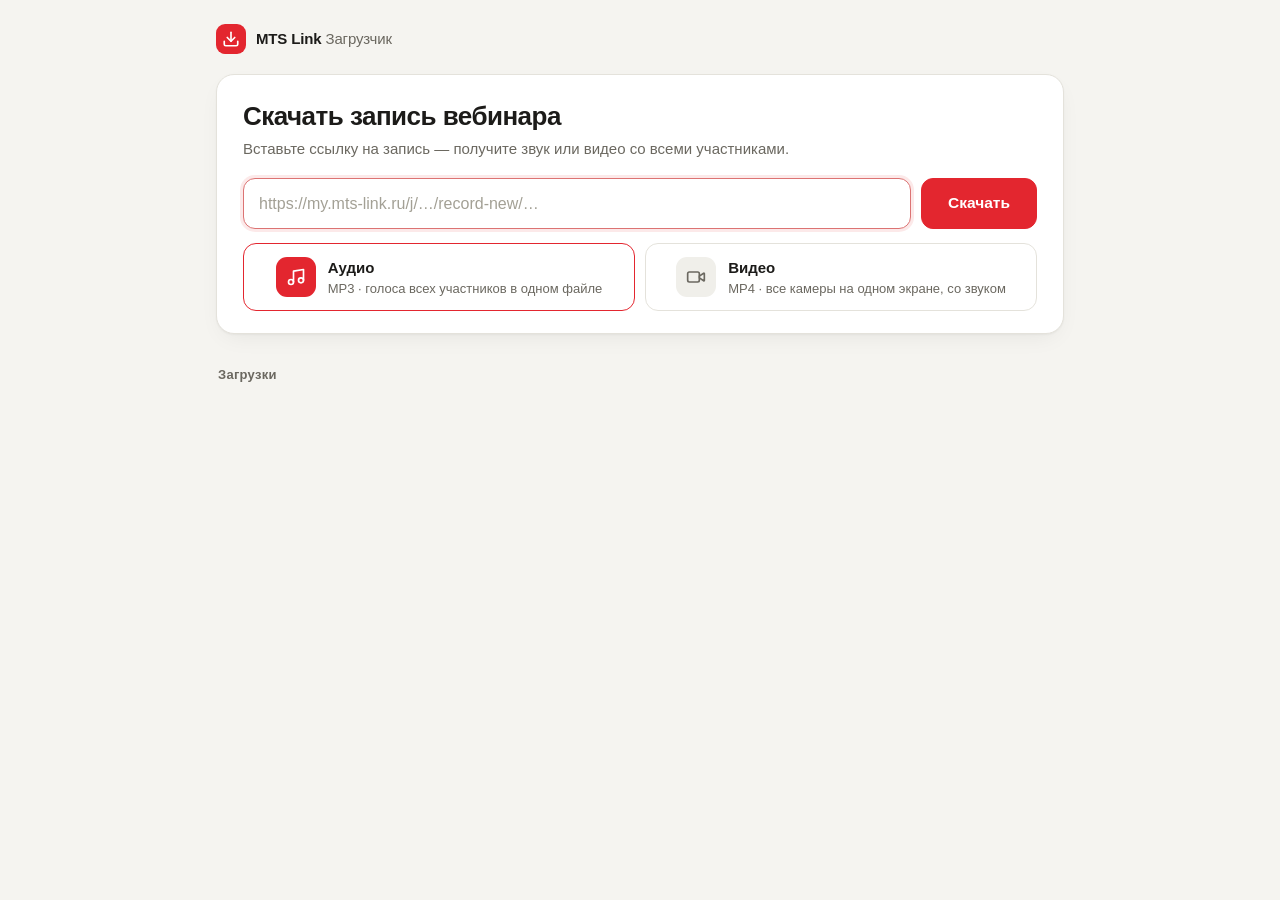
==== commit f65c6108: "Dashboard: one icon set, calmer red Text glyphs (play, down arrow, cross) and CSS-drawn chevrons had" ====
--- a/ui/index.html
+++ b/ui/index.html
@@ -12,7 +12,7 @@
 <body>
 <div class="wrap">
   <header class="top">
-    <span class="logo"><svg viewBox="0 0 24 24"><path d="M12 5v10m-4-4 4 4 4-4M7 19h10"/></svg></span>
+    <span class="logo"><i data-icon="download"></i></span>
     <span class="brand">MTS Link <b>Загрузчик</b></span>
   </header>
 
@@ -26,11 +26,11 @@
     <div class="preview" id="preview" hidden></div>
     <div class="modes" id="modes" role="radiogroup" aria-label="Что скачать">
       <button type="button" role="radio" data-mode="audio">
-        <svg viewBox="0 0 24 24"><path d="M9 18V6l10-2v12M9 18a3 3 0 1 1-6 0 3 3 0 0 1 6 0Zm10-2a3 3 0 1 1-6 0 3 3 0 0 1 6 0Z"/></svg>
+        <span class="mode-ic"><i data-icon="music"></i></span>
         <span><b>Аудио</b><small>MP3 · голоса всех участников в одном файле</small></span>
       </button>
       <button type="button" role="radio" data-mode="av">
-        <svg viewBox="0 0 24 24"><rect x="3" y="6" width="13" height="12" rx="2"/><path d="m16 10 5-3v10l-5-3"/></svg>
+        <span class="mode-ic"><i data-icon="video"></i></span>
         <span><b>Видео</b><small>MP4 · все камеры на одном экране, со звуком</small></span>
       </button>
     </div>
@@ -52,13 +52,13 @@
   <div class="player-in">
     <div class="pt" id="playerTitle"></div>
     <audio id="audio" controls preload="none"></audio>
-    <button class="ghost icon" id="playerClose" title="Закрыть">✕</button>
+    <button class="ghost icon" id="playerClose" title="Закрыть"><i data-icon="x"></i></button>
   </div>
 </div>
 
 <div class="viewer" id="viewer" hidden>
   <div class="viewer-in">
-    <div class="viewer-head"><span id="viewerTitle"></span><button class="ghost icon" id="viewerClose" title="Закрыть (Esc)">✕</button></div>
+    <div class="viewer-head"><span id="viewerTitle"></span><button class="ghost icon" id="viewerClose" title="Закрыть (Esc)"><i data-icon="x"></i></button></div>
     <video id="video" controls playsinline preload="metadata"></video>
   </div>
 </div>
--- a/ui/style.css
+++ b/ui/style.css
@@ -5,7 +5,7 @@
   --ok: #1f8a4c; --ok-soft: #e3f3e9; --warn: #a86400; --warn-soft: #fbeed8; --err: #c0262d; --err-soft: #fdeced;
   --lane: #eeede8; --track: #d9d6cd; --fill: #1c1b19;
   --shadow: 0 1px 2px rgba(20,18,10,.04), 0 8px 24px -8px rgba(20,18,10,.08);
-  --ring: 0 0 0 4px rgba(227,38,47,.14);
+  --ring: 0 0 0 3px rgba(227,38,47,.10);
   --mono: ui-monospace, "SF Mono", Menlo, monospace;
 }
 @media (prefers-color-scheme: dark) {
@@ -14,7 +14,7 @@
     --text: #efede8; --muted: #a09d94; --faint: #6b6861;
     --accent: #ff4b53; --accent-2: #ff6168; --accent-soft: #3a1a1c; --accent-text: #fff;
     --ok: #4cc47f; --ok-soft: #173424; --warn: #e0a043; --warn-soft: #3a2c14; --err: #ff6b70; --err-soft: #3a1a1c;
-    --lane: #232321; --track: #3a3a36; --fill: #efede8; --shadow: none; --ring: 0 0 0 4px rgba(255,75,83,.2);
+    --lane: #232321; --track: #3a3a36; --fill: #efede8; --shadow: none; --ring: 0 0 0 3px rgba(255,75,83,.16);
   }
 }
 * { box-sizing: border-box; }
@@ -30,13 +30,16 @@
 /* шапка */
 .top { display: flex; align-items: center; gap: 10px; margin-bottom: 20px; }
 .logo { display: grid; place-items: center; width: 30px; height: 30px; border-radius: 9px; background: var(--accent); color: #fff; }
-.logo svg { width: 18px; height: 18px; stroke-width: 2.4; }
+.logo svg { width: 18px; height: 18px; stroke-width: 2.2; }
+.i { width: 16px; height: 16px; stroke-width: 2; }
+.i.fill { fill: currentColor; stroke: none; }
+button .i.fill { width: 13px; height: 13px; }
 .brand { font-weight: 600; font-size: 15px; letter-spacing: -.01em; }
 .brand b { color: var(--muted); font-weight: 500; }
 h2 { font-size: 13px; letter-spacing: .02em; color: var(--muted); margin: 32px 2px 10px; font-weight: 600; }
 
 /* кнопки и поля */
-button { font: inherit; font-size: 14px; border: 1px solid var(--border); background: var(--surface); color: var(--text); border-radius: 9px; padding: 7px 13px; cursor: pointer; white-space: nowrap; transition: background .15s, border-color .15s, color .15s; }
+button { font: inherit; font-size: 14px; border: 1px solid var(--border); background: var(--surface); color: var(--text); border-radius: 9px; padding: 7px 13px; cursor: pointer; white-space: nowrap; transition: background .15s, border-color .15s, color .15s; display: inline-flex; align-items: center; justify-content: center; gap: 6px; }
 button:hover { background: var(--surface-2); }
 button:disabled { opacity: .5; cursor: default; }
 button:focus-visible, a:focus-visible, summary:focus-visible { outline: none; box-shadow: var(--ring); }
@@ -55,10 +58,10 @@
 .url-row { display: flex; gap: 10px; }
 input[type=url] { flex: 1; min-width: 0; font: inherit; font-size: 16px; color: var(--text); background: var(--surface); border: 1.5px solid var(--border-2); border-radius: 12px; padding: 13px 15px; outline: none; transition: border-color .15s, box-shadow .15s; }
 input[type=url]::placeholder { color: var(--faint); }
-input[type=url]:focus { border-color: var(--accent); box-shadow: var(--ring); }
+input[type=url]:focus { border-color: color-mix(in srgb, var(--accent) 55%, var(--border-2)); box-shadow: var(--ring); }
 #go { padding: 0 26px; font-size: 15.5px; border-radius: 12px; }
 .preview { display: flex; align-items: center; gap: 10px; margin-top: 10px; padding: 10px 13px; border-radius: 11px; background: var(--ok-soft); font-size: 14px; }
-.preview > svg { color: var(--ok); }
+.preview > svg { color: var(--ok); width: 18px; height: 18px; }
 .preview div { min-width: 0; display: flex; flex-wrap: wrap; gap: 2px 10px; align-items: baseline; }
 .preview b { font-weight: 600; overflow: hidden; text-overflow: ellipsis; white-space: nowrap; max-width: 100%; }
 .preview span { color: var(--muted); }
@@ -69,11 +72,12 @@
 @keyframes spin { to { transform: rotate(1turn); } }
 .modes { display: grid; grid-template-columns: 1fr 1fr; gap: 10px; margin-top: 14px; }
 .modes button { display: flex; gap: 12px; align-items: center; text-align: left; padding: 13px 15px; border-radius: 13px; border: 1.5px solid var(--border); white-space: normal; }
-.modes button svg { width: 22px; height: 22px; color: var(--muted); }
+.mode-ic { display: grid; place-items: center; width: 40px; height: 40px; border-radius: 11px; flex: none; background: var(--surface-2); color: var(--muted); transition: background .15s, color .15s; }
+.mode-ic .i { width: 20px; height: 20px; }
 .modes b { display: block; font-size: 15px; }
 .modes small { display: block; color: var(--muted); font-size: 13px; line-height: 1.35; margin-top: 1px; }
-.modes button.on { border-color: var(--accent); background: var(--accent-soft); }
-.modes button.on svg { color: var(--accent); }
+.modes button.on { border-color: var(--accent); background: var(--surface); }
+.modes button.on .mode-ic { background: var(--accent); color: var(--accent-text); }
 .form-err { color: var(--err); font-size: 14px; margin-top: 10px; }
 .form-err:empty { display: none; }
 
@@ -86,7 +90,7 @@
 .h-row { display: flex; align-items: center; gap: 14px; padding: 13px 14px 13px 16px; cursor: pointer; }
 .h-row:hover { background: var(--surface-2); }
 .kind { display: grid; place-items: center; width: 38px; height: 38px; border-radius: 11px; flex: none; background: var(--surface-2); color: var(--muted); }
-.kind.v { background: var(--accent-soft); color: var(--accent); }
+.kind .i { width: 19px; height: 19px; }
 .h-main { flex: 1; min-width: 0; }
 .h-title { font-weight: 600; white-space: nowrap; overflow: hidden; text-overflow: ellipsis; }
 .h-meta { font-size: 13px; color: var(--muted); display: flex; gap: 2px 12px; flex-wrap: wrap; margin-top: 1px; }
@@ -94,8 +98,8 @@
 .h-actions button.primary { background: var(--accent-soft); border-color: transparent; color: var(--accent); }
 .h-actions button.primary:hover { background: var(--accent); border-color: var(--accent); color: var(--accent-text); }
 .more-btn { display: inline-flex; align-items: center; gap: 7px; color: var(--muted); flex: none; }
-.chev { width: 6px; height: 6px; border-right: 1.6px solid currentColor; border-bottom: 1.6px solid currentColor; transform: rotate(45deg) translateY(-2px); transition: transform .15s; }
-.open .chev { transform: rotate(-135deg) translate(-2px, 0); }
+.chev { width: 15px; height: 15px; transition: transform .15s; }
+.h-item.open > .h-row .chev { transform: rotate(180deg); }
 .badge { font-size: 12px; font-weight: 500; padding: 0 8px; border-radius: 99px; }
 .badge.error { background: var(--err-soft); color: var(--err); }
 .badge.cancelled, .badge.interrupted { background: var(--warn-soft); color: var(--warn); }
@@ -106,7 +110,7 @@
 .files li + li { border-top: 1px solid var(--border); }
 .files .fn { flex: 1; min-width: 0; overflow: hidden; text-overflow: ellipsis; white-space: nowrap; }
 .files .sz { color: var(--muted); font-size: 13px; }
-.files a { display: grid; place-items: center; width: 30px; height: 30px; border-radius: 8px; color: var(--muted); text-decoration: none; font-size: 16px; }
+.files a { display: grid; place-items: center; width: 30px; height: 30px; border-radius: 8px; color: var(--muted); text-decoration: none; }
 .files a:hover { background: var(--surface-2); color: var(--text); }
 .files button.sm { width: 30px; height: 30px; padding: 0; }
 .tools { display: flex; gap: 6px; flex-wrap: wrap; }
@@ -136,6 +140,7 @@
   .h-actions { width: 100%; padding-left: 52px; }
   .h-actions:empty { display: none; }
   .h-actions { width: auto; flex: 1; }
+  .more-btn { margin-left: 41px; }  /* текст — по левому краю кнопок строки (отступ 52 − поле кнопки 11) */
   .h-detail { padding: 0 12px 14px; }
   .player .pt { display: none; }
 }
--- a/ui/board.css
+++ b/ui/board.css
@@ -30,10 +30,10 @@
 
 /* подробности */
 details.more { margin-top: 12px; border-top: 1px solid var(--border); padding-top: 10px; }
-details summary { cursor: pointer; color: var(--muted); font-size: 13px; user-select: none; list-style: none; display: inline-flex; align-items: center; gap: 6px; border-radius: 6px; }
+details summary { cursor: pointer; color: var(--muted); font-size: 13px; user-select: none; list-style: none; display: inline-flex; align-items: center; gap: 4px; border-radius: 6px; }
 details summary::-webkit-details-marker { display: none; }
-details summary::before { content: ""; width: 5px; height: 5px; border-right: 1.6px solid currentColor; border-bottom: 1.6px solid currentColor; transform: rotate(-45deg); transition: transform .15s; }
-details[open] > summary::before { transform: rotate(45deg); }
+details summary .chev { width: 14px; height: 14px; }
+details[open] > summary .chev { transform: rotate(90deg); }
 details summary:hover { color: var(--text); }
 .h-detail details.more { margin-top: 14px; }
 .facts { display: grid; grid-template-columns: repeat(auto-fill, minmax(150px, 1fr)); gap: 8px 16px; margin: 12px 0 0; }
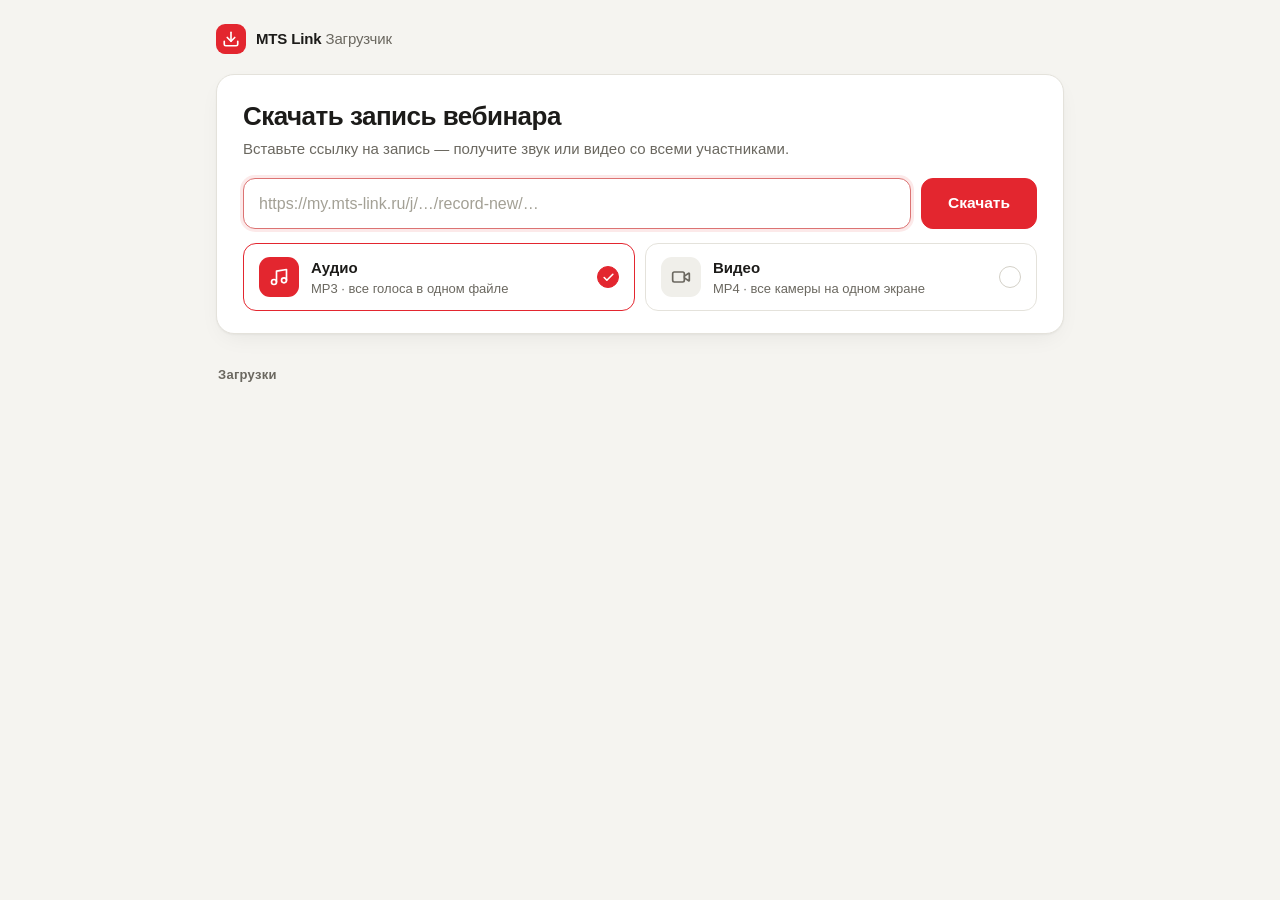
==== commit 46f2b2b2: "Dashboard: visible More button, mode check mark, floating audio player More is a bordered button in " ====
--- a/ui/index.html
+++ b/ui/index.html
@@ -27,11 +27,13 @@
     <div class="modes" id="modes" role="radiogroup" aria-label="Что скачать">
       <button type="button" role="radio" data-mode="audio">
         <span class="mode-ic"><i data-icon="music"></i></span>
-        <span><b>Аудио</b><small>MP3 · голоса всех участников в одном файле</small></span>
+        <span><b>Аудио</b><small>MP3 · все голоса в одном файле</small></span>
+        <span class="tick"><i data-icon="check"></i></span>
       </button>
       <button type="button" role="radio" data-mode="av">
         <span class="mode-ic"><i data-icon="video"></i></span>
-        <span><b>Видео</b><small>MP4 · все камеры на одном экране, со звуком</small></span>
+        <span><b>Видео</b><small>MP4 · все камеры на одном экране</small></span>
+        <span class="tick"><i data-icon="check"></i></span>
       </button>
     </div>
     <div class="form-err" id="formErr" role="alert"></div>
@@ -50,6 +52,7 @@
 
 <div class="player" id="player">
   <div class="player-in">
+    <span class="kind"><i data-icon="music"></i></span>
     <div class="pt" id="playerTitle"></div>
     <audio id="audio" controls preload="none"></audio>
     <button class="ghost icon" id="playerClose" title="Закрыть"><i data-icon="x"></i></button>
--- a/ui/style.css
+++ b/ui/style.css
@@ -21,7 +21,7 @@
 [hidden] { display: none !important; }
 html, body { margin: 0; }
 body { background: var(--bg); color: var(--text); font: 15px/1.45 -apple-system, BlinkMacSystemFont, "Segoe UI", sans-serif; -webkit-font-smoothing: antialiased; }
-body.has-player { padding-bottom: 88px; }
+body.has-player { padding-bottom: 104px; }
 .wrap { max-width: 880px; margin: 0 auto; padding: 24px 16px 72px; }
 .num { font-variant-numeric: tabular-nums; }
 svg { width: 20px; height: 20px; fill: none; stroke: currentColor; stroke-width: 1.8; stroke-linecap: round; stroke-linejoin: round; flex: none; }
@@ -78,6 +78,9 @@
 .modes small { display: block; color: var(--muted); font-size: 13px; line-height: 1.35; margin-top: 1px; }
 .modes button.on { border-color: var(--accent); background: var(--surface); }
 .modes button.on .mode-ic { background: var(--accent); color: var(--accent-text); }
+.tick { margin-left: auto; width: 22px; height: 22px; border-radius: 50%; border: 1.5px solid var(--border-2); display: grid; place-items: center; color: transparent; flex: none; transition: background .15s, border-color .15s; }
+.tick .i { width: 13px; height: 13px; stroke-width: 3; }
+.modes button.on .tick { background: var(--accent); border-color: var(--accent); color: var(--accent-text); }
 .form-err { color: var(--err); font-size: 14px; margin-top: 10px; }
 .form-err:empty { display: none; }
 
@@ -97,7 +100,8 @@
 .h-actions { display: flex; gap: 6px; flex: none; }
 .h-actions button.primary { background: var(--accent-soft); border-color: transparent; color: var(--accent); }
 .h-actions button.primary:hover { background: var(--accent); border-color: var(--accent); color: var(--accent-text); }
-.more-btn { display: inline-flex; align-items: center; gap: 7px; color: var(--muted); flex: none; }
+.more-btn { flex: none; gap: 5px; padding-right: 9px; }
+.more-btn .chev { color: var(--muted); }
 .chev { width: 15px; height: 15px; transition: transform .15s; }
 .h-item.open > .h-row .chev { transform: rotate(180deg); }
 .badge { font-size: 12px; font-weight: 500; padding: 0 8px; border-radius: 99px; }
@@ -116,9 +120,10 @@
 .tools { display: flex; gap: 6px; flex-wrap: wrap; }
 
 /* плеер и просмотр */
-.player { position: fixed; left: 0; right: 0; bottom: 0; background: var(--surface); border-top: 1px solid var(--border); padding: 12px 16px; display: none; z-index: 5; }
+.player { position: fixed; left: 50%; bottom: 16px; transform: translateX(-50%); width: min(880px, calc(100% - 32px)); background: var(--surface); border: 1px solid var(--border); border-radius: 16px; padding: 8px 8px 8px 10px; box-shadow: 0 10px 34px rgba(0,0,0,.12), 0 2px 6px rgba(0,0,0,.05); display: none; z-index: 5; }
 .player.on { display: block; }
-.player-in { max-width: 880px; margin: 0 auto; display: flex; align-items: center; gap: 14px; }
+.player-in { display: flex; align-items: center; gap: 12px; }
+.player .kind { background: var(--accent-soft); color: var(--accent); }
 .player .pt { font-weight: 600; font-size: 14px; max-width: 30%; white-space: nowrap; overflow: hidden; text-overflow: ellipsis; }
 .player audio { flex: 1; min-width: 0; height: 40px; }
 .viewer { position: fixed; inset: 0; background: rgba(10,10,9,.86); backdrop-filter: blur(8px); -webkit-backdrop-filter: blur(8px); display: grid; place-items: center; padding: 24px; z-index: 10; }
@@ -140,7 +145,7 @@
   .h-actions { width: 100%; padding-left: 52px; }
   .h-actions:empty { display: none; }
   .h-actions { width: auto; flex: 1; }
-  .more-btn { margin-left: 41px; }  /* текст — по левому краю кнопок строки (отступ 52 − поле кнопки 11) */
+  .more-btn { margin-left: 52px; }  /* по левому краю кнопок строки */
   .h-detail { padding: 0 12px 14px; }
   .player .pt { display: none; }
 }
--- a/ui/board.css
+++ b/ui/board.css
@@ -35,7 +35,15 @@
 details summary .chev { width: 14px; height: 14px; }
 details[open] > summary .chev { transform: rotate(90deg); }
 details summary:hover { color: var(--text); }
+/* «Подробнее» в карточке загрузки — кнопка, как в строках истории; «Журнал и цифры» внутри строки — ссылкой */
+details.more > summary { color: var(--text); font-size: 13.5px; border: 1px solid var(--border); background: var(--surface); padding: 5px 9px 5px 11px; border-radius: 9px; flex-direction: row-reverse; gap: 5px; }
+details.more > summary .chev { color: var(--muted); transform: rotate(90deg); }
+details.more[open] > summary .chev { transform: rotate(-90deg); }
+details.more > summary:hover { background: var(--surface-2); }
 .h-detail details.more { margin-top: 14px; }
+.h-detail details.more > summary { border: none; background: none; padding: 2px 0; color: var(--muted); font-size: 13px; flex-direction: row; }
+.h-detail details.more > summary .chev { transform: none; }
+.h-detail details.more[open] > summary .chev { transform: rotate(90deg); }
 .facts { display: grid; grid-template-columns: repeat(auto-fill, minmax(150px, 1fr)); gap: 8px 16px; margin: 12px 0 0; }
 .facts div { min-width: 0; }
 .facts dt { font-size: 11.5px; color: var(--faint); }
